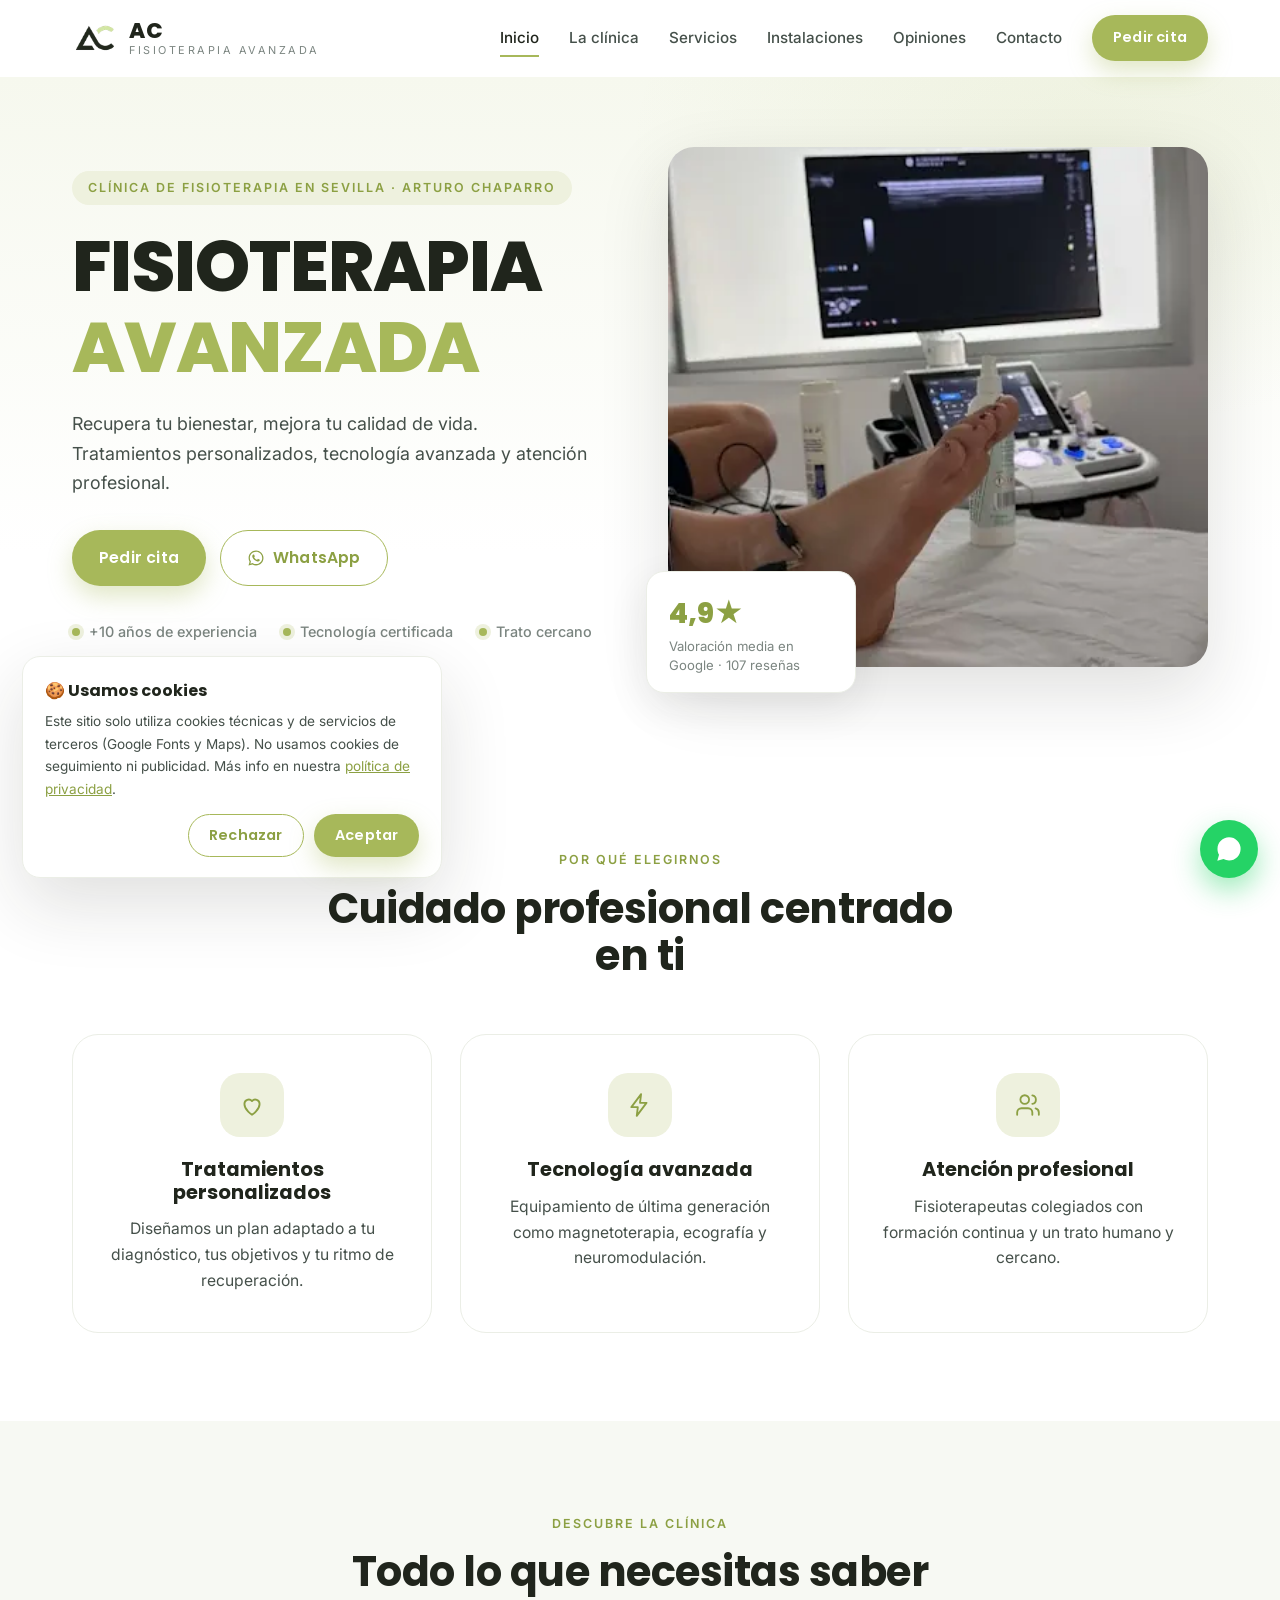
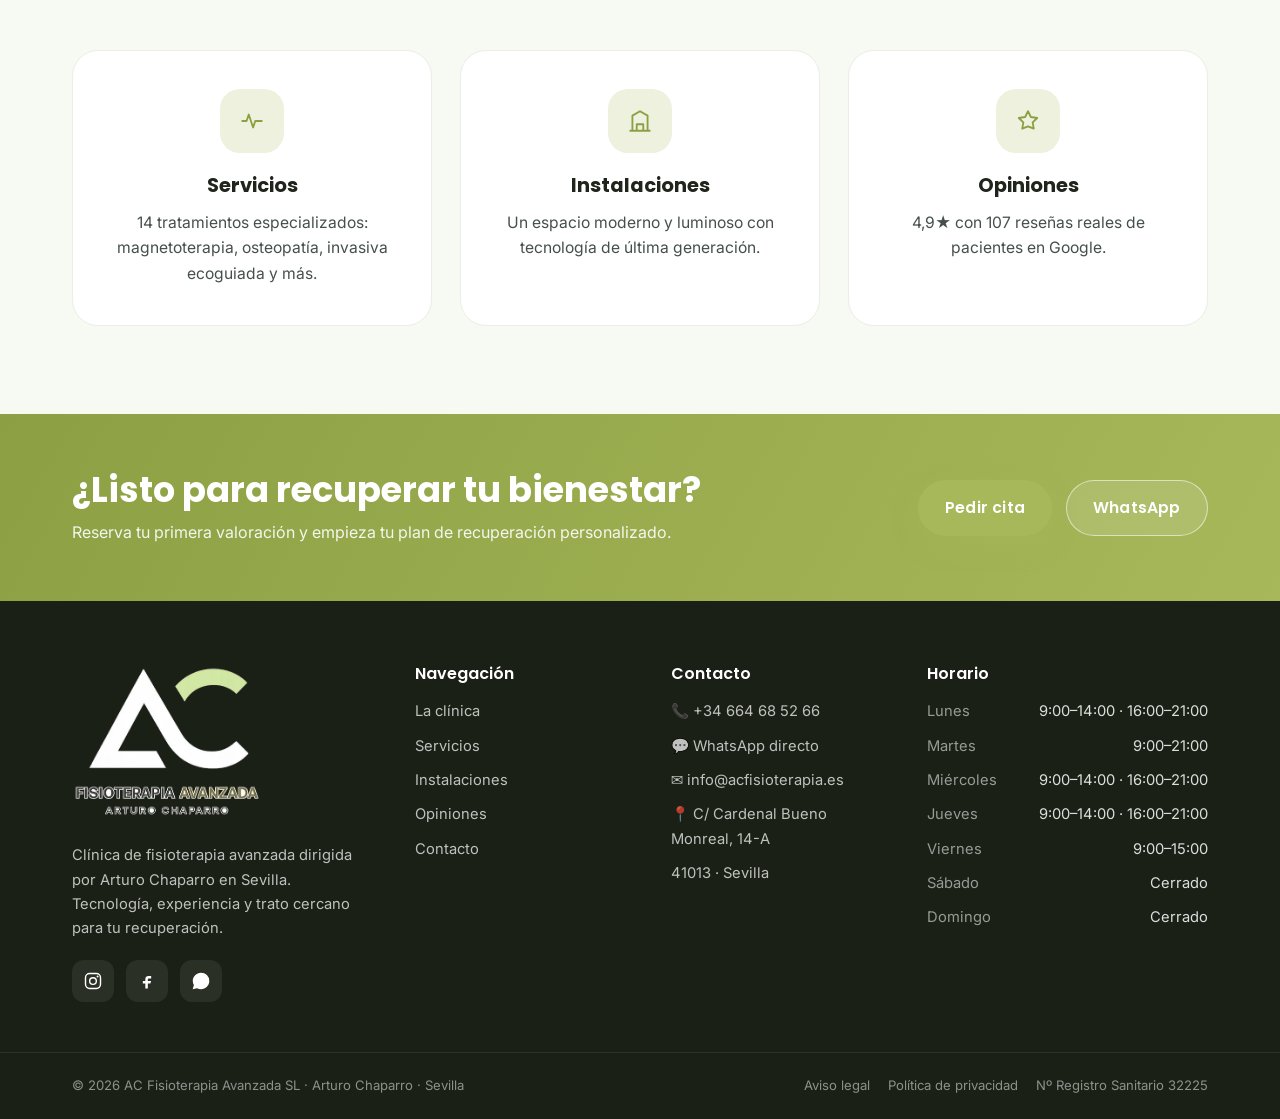
==== index.html @ 0a59218e "Initial commit: sitio web clínica de fisioterapia Co-authored-by: Cursor <cursoragent@cursor.com>" ====
<!DOCTYPE html>
<html lang="es">
<head>
  <meta charset="UTF-8" />
  <meta name="viewport" content="width=device-width, initial-scale=1.0" />
  <meta name="description" content="AC Fisioterapia Avanzada · Arturo Chaparro, Sevilla. Clínica de fisioterapia premium en Cardenal Bueno Monreal: tratamientos personalizados, tecnología avanzada y atención profesional." />
  <title>AC · Fisioterapia Avanzada | Arturo Chaparro · Sevilla</title>

  <link rel="icon" type="image/png" href="assets/favicon.png" />
  <link rel="apple-touch-icon" href="assets/favicon.png" />
  <meta name="theme-color" content="#a7b85a" />
  <link rel="canonical" href="https://www.acfisioterapia.es/index.html" />

  <meta property="og:type" content="website" />
  <meta property="og:site_name" content="AC Fisioterapia Avanzada" />
  <meta property="og:locale" content="es_ES" />
  <meta property="og:url" content="https://www.acfisioterapia.es/index.html" />
  <meta property="og:title" content="AC · Fisioterapia Avanzada | Arturo Chaparro · Sevilla" />
  <meta property="og:description" content="Clínica de fisioterapia premium en Sevilla: tratamientos personalizados, tecnología avanzada y atención profesional. 4,9★ en Google." />
  <meta property="og:image" content="https://www.acfisioterapia.es/assets/logo-ac.png" />
  <meta name="twitter:card" content="summary_large_image" />
  <meta name="twitter:title" content="AC · Fisioterapia Avanzada | Arturo Chaparro · Sevilla" />
  <meta name="twitter:description" content="Clínica de fisioterapia premium en Sevilla: tratamientos personalizados, tecnología avanzada y atención profesional. 4,9★ en Google." />
  <meta name="twitter:image" content="https://www.acfisioterapia.es/assets/logo-ac.png" />

  <script type="application/ld+json">
  {
    "@context": "https://schema.org",
    "@type": "Physiotherapy",
    "@id": "https://www.acfisioterapia.es/#clinic",
    "name": "AC Fisioterapia Avanzada · Arturo Chaparro",
    "url": "https://www.acfisioterapia.es/",
    "image": "https://www.acfisioterapia.es/assets/logo-ac.png",
    "logo": "https://www.acfisioterapia.es/assets/favicon.png",
    "telephone": "+34664685266",
    "email": "info@acfisioterapia.es",
    "priceRange": "€€",
    "currenciesAccepted": "EUR",
    "medicalSpecialty": "Physiotherapy",
    "address": {
      "@type": "PostalAddress",
      "streetAddress": "C/ Cardenal Bueno Monreal, 14-A",
      "addressLocality": "Sevilla",
      "postalCode": "41013",
      "addressRegion": "Sevilla",
      "addressCountry": "ES"
    },
    "geo": {
      "@type": "GeoCoordinates",
      "latitude": 37.3577,
      "longitude": -6.0007
    },
    "areaServed": "Sevilla",
    "openingHoursSpecification": [
      { "@type": "OpeningHoursSpecification", "dayOfWeek": ["Monday", "Wednesday", "Thursday"], "opens": "09:00", "closes": "14:00" },
      { "@type": "OpeningHoursSpecification", "dayOfWeek": ["Monday", "Wednesday", "Thursday"], "opens": "16:00", "closes": "21:00" },
      { "@type": "OpeningHoursSpecification", "dayOfWeek": "Tuesday", "opens": "09:00", "closes": "21:00" },
      { "@type": "OpeningHoursSpecification", "dayOfWeek": "Friday", "opens": "09:00", "closes": "15:00" }
    ],
    "aggregateRating": {
      "@type": "AggregateRating",
      "ratingValue": "4.9",
      "reviewCount": "107",
      "bestRating": "5"
    },
    "sameAs": [
      "https://www.instagram.com/chaparrocastano/"
    ]
  }
  </script>

  <link rel="preconnect" href="https://fonts.googleapis.com" />
  <link rel="preconnect" href="https://fonts.gstatic.com" crossorigin />
  <link href="https://fonts.googleapis.com/css2?family=Poppins:wght@400;500;600;700;800&family=Inter:wght@300;400;500;600&display=swap" rel="stylesheet" />
  <link rel="stylesheet" href="css/styles.css" />
</head>
<body>

  <!-- ===================== HEADER ===================== -->
  <header class="header" id="header">
    <div class="container header__inner">
      <a href="index.html" class="brand" aria-label="AC Fisioterapia Avanzada">
        <img class="brand__logo" src="assets/logo-mono-dark.webp" alt="" aria-hidden="true" />
        <span class="brand__text">
          <strong>AC</strong>
          <span class="brand__sub">Fisioterapia Avanzada</span>
        </span>
      </a>

      <nav class="nav" id="nav">
        <a href="index.html" class="nav__link nav__link--active">Inicio</a>
        <a href="equipo.html" class="nav__link">La clínica</a>
        <a href="servicios.html" class="nav__link">Servicios</a>
        <a href="instalaciones.html" class="nav__link">Instalaciones</a>
        <a href="opiniones.html" class="nav__link">Opiniones</a>
        <a href="contacto.html" class="nav__link">Contacto</a>
        <a href="contacto.html#cita" class="btn btn--primary btn--sm nav__cta">Pedir cita</a>
      </nav>

      <button class="nav-toggle" id="navToggle" aria-label="Abrir menú" aria-expanded="false">
        <span></span><span></span><span></span>
      </button>
    </div>
  </header>

  <!-- ===================== HERO ===================== -->
  <section class="hero" id="inicio">
    <div class="container hero__grid">
      <div class="hero__content reveal">
        <span class="hero__eyebrow">Clínica de fisioterapia en Sevilla · Arturo Chaparro</span>
        <h1 class="hero__title">FISIOTERAPIA <span class="text-accent">AVANZADA</span></h1>
        <p class="hero__subtitle">
          Recupera tu bienestar, mejora tu calidad de vida.
          <br />
          Tratamientos personalizados, tecnología avanzada y atención profesional.
        </p>
        <div class="hero__actions">
          <a href="contacto.html#cita" class="btn btn--primary">Pedir cita</a>
          <a href="https://wa.me/34664685266" target="_blank" rel="noopener" class="btn btn--outline">
            <svg viewBox="0 0 24 24" width="18" height="18" aria-hidden="true"><path fill="currentColor" d="M12.04 2c-5.46 0-9.91 4.45-9.91 9.91 0 1.75.46 3.45 1.32 4.95L2 22l5.25-1.38a9.9 9.9 0 0 0 4.79 1.22h.01c5.46 0 9.91-4.45 9.91-9.91 0-2.65-1.03-5.14-2.9-7.01A9.82 9.82 0 0 0 12.04 2Zm0 18.15c-1.48 0-2.93-.4-4.2-1.15l-.3-.18-3.12.82.83-3.04-.2-.31a8.23 8.23 0 0 1-1.26-4.38c0-4.54 3.7-8.23 8.25-8.23 2.2 0 4.27.86 5.83 2.42a8.18 8.18 0 0 1 2.41 5.82c0 4.54-3.7 8.23-8.24 8.23Zm4.52-6.16c-.25-.12-1.47-.72-1.69-.81-.23-.08-.39-.12-.56.13-.16.25-.64.81-.78.97-.14.17-.29.19-.54.06-.25-.12-1.05-.39-1.99-1.23-.74-.66-1.23-1.47-1.38-1.72-.14-.25-.02-.38.11-.51.11-.11.25-.29.37-.43.13-.14.17-.25.25-.41.08-.17.04-.31-.02-.43-.06-.12-.56-1.34-.76-1.84-.2-.48-.4-.42-.56-.43h-.48c-.16 0-.43.06-.66.31-.22.25-.86.85-.86 2.07 0 1.22.89 2.4 1.01 2.56.12.17 1.75 2.67 4.25 3.74.59.26 1.05.41 1.41.52.59.19 1.13.16 1.56.1.48-.07 1.47-.6 1.68-1.18.21-.58.21-1.07.14-1.18-.06-.1-.22-.16-.47-.28Z"/></svg>
            WhatsApp
          </a>
        </div>
        <ul class="hero__badges">
          <li><span class="dot"></span> +10 años de experiencia</li>
          <li><span class="dot"></span> Tecnología certificada</li>
          <li><span class="dot"></span> Trato cercano</li>
        </ul>
      </div>

      <div class="hero__media reveal reveal--delay">
        <img
          class="hero__img"
          data-img="hero"
          src="assets/tratamiento-hero.webp"
          alt="Tratamiento de fisioterapia invasiva ecoguiada en la clínica"
          loading="eager"
        />
        <div class="hero__card">
          <span class="hero__card-num" data-bind="ratingStar">4,9★</span>
          <span class="hero__card-text">Valoración media en Google · <span data-bind="reviewsCount">107</span> reseñas</span>
        </div>
      </div>
    </div>
  </section>

  <!-- ===================== BENEFICIOS ===================== -->
  <section class="benefits section" id="beneficios">
    <div class="container">
      <div class="section__head reveal">
        <span class="section__eyebrow">Por qué elegirnos</span>
        <h2 class="section__title">Cuidado profesional centrado en ti</h2>
      </div>
      <div class="benefits__grid">
        <article class="benefit reveal">
          <span class="benefit__icon">
            <svg viewBox="0 0 24 24" width="26" height="26"><path fill="none" stroke="currentColor" stroke-width="1.7" stroke-linecap="round" stroke-linejoin="round" d="M12 21s-7-4.35-7-10a4 4 0 0 1 7-2.65A4 4 0 0 1 19 11c0 5.65-7 10-7 10Z"/></svg>
          </span>
          <h3 class="benefit__title">Tratamientos personalizados</h3>
          <p class="benefit__text">Diseñamos un plan adaptado a tu diagnóstico, tus objetivos y tu ritmo de recuperación.</p>
        </article>
        <article class="benefit reveal">
          <span class="benefit__icon">
            <svg viewBox="0 0 24 24" width="26" height="26"><path fill="none" stroke="currentColor" stroke-width="1.7" stroke-linecap="round" stroke-linejoin="round" d="M13 2 4 14h6l-1 8 9-12h-6l1-8Z"/></svg>
          </span>
          <h3 class="benefit__title">Tecnología avanzada</h3>
          <p class="benefit__text">Equipamiento de última generación como magnetoterapia, ecografía y neuromodulación.</p>
        </article>
        <article class="benefit reveal">
          <span class="benefit__icon">
            <svg viewBox="0 0 24 24" width="26" height="26"><path fill="none" stroke="currentColor" stroke-width="1.7" stroke-linecap="round" stroke-linejoin="round" d="M16 21v-2a4 4 0 0 0-4-4H6a4 4 0 0 0-4 4v2M9 11a4 4 0 1 0 0-8 4 4 0 0 0 0 8Zm13 10v-2a4 4 0 0 0-3-3.87M16 3.13A4 4 0 0 1 16 11"/></svg>
          </span>
          <h3 class="benefit__title">Atención profesional</h3>
          <p class="benefit__text">Fisioterapeutas colegiados con formación continua y un trato humano y cercano.</p>
        </article>
      </div>
    </div>
  </section>

  <!-- ===================== ACCESOS RÁPIDOS ===================== -->
  <section class="section section--soft">
    <div class="container">
      <div class="section__head reveal">
        <span class="section__eyebrow">Descubre la clínica</span>
        <h2 class="section__title">Todo lo que necesitas saber</h2>
      </div>
      <div class="benefits__grid">
        <a href="servicios.html" class="benefit reveal" style="text-decoration:none">
          <span class="benefit__icon">
            <svg viewBox="0 0 24 24" width="26" height="26"><path fill="none" stroke="currentColor" stroke-width="1.7" stroke-linecap="round" stroke-linejoin="round" d="M3 12h4l2-6 4 12 2-6h6"/></svg>
          </span>
          <h3 class="benefit__title">Servicios</h3>
          <p class="benefit__text">14 tratamientos especializados: magnetoterapia, osteopatía, invasiva ecoguiada y más.</p>
        </a>
        <a href="instalaciones.html" class="benefit reveal" style="text-decoration:none">
          <span class="benefit__icon">
            <svg viewBox="0 0 24 24" width="26" height="26"><path fill="none" stroke="currentColor" stroke-width="1.7" stroke-linecap="round" stroke-linejoin="round" d="M3 21h18M5 21V7l7-4 7 4v14M9 21v-6h6v6"/></svg>
          </span>
          <h3 class="benefit__title">Instalaciones</h3>
          <p class="benefit__text">Un espacio moderno y luminoso con tecnología de última generación.</p>
        </a>
        <a href="opiniones.html" class="benefit reveal" style="text-decoration:none">
          <span class="benefit__icon">
            <svg viewBox="0 0 24 24" width="26" height="26"><path fill="none" stroke="currentColor" stroke-width="1.7" stroke-linecap="round" stroke-linejoin="round" d="m12 3 2.6 5.3 5.9.9-4.2 4.1 1 5.8L12 16.9 6.7 19.1l1-5.8L3.5 9.2l5.9-.9L12 3Z"/></svg>
          </span>
          <h3 class="benefit__title">Opiniones</h3>
          <p class="benefit__text"><span data-bind="ratingStar">4,9★</span> con <span data-bind="reviewsCount">107</span> reseñas reales de pacientes en Google.</p>
        </a>
      </div>
    </div>
  </section>

  <!-- ===================== CTA ===================== -->
  <section class="cta-band">
    <div class="container cta-band__inner reveal">
      <div>
        <h2 class="cta-band__title">¿Listo para recuperar tu bienestar?</h2>
        <p class="cta-band__text">Reserva tu primera valoración y empieza tu plan de recuperación personalizado.</p>
      </div>
      <div class="cta-band__actions">
        <a href="contacto.html#cita" class="btn btn--primary">Pedir cita</a>
        <a href="https://wa.me/34664685266" target="_blank" rel="noopener" class="btn btn--ghost">WhatsApp</a>
      </div>
    </div>
  </section>

  <footer class="footer">
    <div class="container footer__grid">
      <div class="footer__col footer__brand">
        <a href="index.html" class="footer__logo" aria-label="AC Fisioterapia Avanzada">
          <img src="assets/logo-ac-trim.webp" alt="AC Fisioterapia Avanzada · Arturo Chaparro" />
        </a>
        <p class="footer__about">Clínica de fisioterapia avanzada dirigida por Arturo Chaparro en Sevilla. Tecnología, experiencia y trato cercano para tu recuperación.</p>
        <div class="footer__social">
          <a href="https://www.instagram.com/chaparrocastano/" target="_blank" rel="noopener" aria-label="Instagram" data-social="instagram"><svg viewBox="0 0 24 24" width="20" height="20"><path fill="none" stroke="currentColor" stroke-width="1.7" d="M12 16a4 4 0 1 0 0-8 4 4 0 0 0 0 8Z"/><rect x="3" y="3" width="18" height="18" rx="5" fill="none" stroke="currentColor" stroke-width="1.7"/><circle cx="17.5" cy="6.5" r="1.2" fill="currentColor"/></svg></a>
          <a href="#" aria-label="Facebook"><svg viewBox="0 0 24 24" width="20" height="20"><path fill="currentColor" d="M14 9h3V6h-3a4 4 0 0 0-4 4v2H7v3h3v6h3v-6h3l1-3h-4v-2a1 1 0 0 1 1-1Z"/></svg></a>
          <a href="https://wa.me/34664685266" aria-label="WhatsApp"><svg viewBox="0 0 24 24" width="20" height="20"><path fill="currentColor" d="M12.04 2C6.58 2 2.13 6.45 2.13 11.91c0 1.75.46 3.45 1.32 4.95L2 22l5.25-1.38a9.9 9.9 0 0 0 4.79 1.22c5.46 0 9.91-4.45 9.91-9.91A9.86 9.86 0 0 0 12.04 2Zm4.52 11.99c-.25-.12-1.47-.72-1.69-.81-.23-.08-.39-.12-.56.13-.16.25-.64.81-.78.97-.14.17-.29.19-.54.06-.25-.12-1.05-.39-1.99-1.23-.74-.66-1.23-1.47-1.38-1.72-.14-.25-.02-.38.11-.51.11-.11.25-.29.37-.43.13-.14.17-.25.25-.41.08-.17.04-.31-.02-.43-.06-.12-.56-1.34-.76-1.84-.2-.48-.4-.42-.56-.43h-.48c-.16 0-.43.06-.66.31-.22.25-.86.85-.86 2.07 0 1.22.89 2.4 1.01 2.56.12.17 1.75 2.67 4.25 3.74.59.26 1.05.41 1.41.52.59.19 1.13.16 1.56.1.48-.07 1.47-.6 1.68-1.18.21-.58.21-1.07.14-1.18-.06-.1-.22-.16-.47-.28Z"/></svg></a>
        </div>
      </div>

      <div class="footer__col">
        <h3 class="footer__title">Navegación</h3>
        <ul class="footer__list">
          <li><a href="equipo.html">La clínica</a></li>
          <li><a href="servicios.html">Servicios</a></li>
          <li><a href="instalaciones.html">Instalaciones</a></li>
          <li><a href="opiniones.html">Opiniones</a></li>
          <li><a href="contacto.html">Contacto</a></li>
        </ul>
      </div>

      <div class="footer__col">
        <h3 class="footer__title">Contacto</h3>
        <ul class="footer__list">
          <li><a href="tel:+34664685266">📞 <span data-bind="phoneIntl">+34 664 68 52 66</span></a></li>
          <li><a href="https://wa.me/34664685266" target="_blank" rel="noopener">💬 WhatsApp directo</a></li>
          <li><a href="mailto:info@acfisioterapia.es">✉️ <span data-bind="email">info@acfisioterapia.es</span></a></li>
          <li>📍 <span data-bind="address">C/ Cardenal Bueno Monreal, 14-A</span></li>
          <li><span data-bind="city">41013 · Sevilla</span></li>
        </ul>
      </div>

      <div class="footer__col">
        <h3 class="footer__title">Horario</h3>
        <ul class="footer__list footer__hours" data-bind="hours">
          <li><span>Lunes</span><span>9:00–14:00 · 16:00–21:00</span></li>
          <li><span>Martes</span><span>9:00–21:00</span></li>
          <li><span>Miércoles</span><span>9:00–14:00 · 16:00–21:00</span></li>
          <li><span>Jueves</span><span>9:00–14:00 · 16:00–21:00</span></li>
          <li><span>Viernes</span><span>9:00–15:00</span></li>
          <li><span>Sábado</span><span>Cerrado</span></li>
          <li><span>Domingo</span><span>Cerrado</span></li>
        </ul>
      </div>
    </div>

    <div class="footer__bottom">
      <div class="container footer__bottom-inner">
        <span>© <span id="year"></span> AC Fisioterapia Avanzada SL · Arturo Chaparro · Sevilla</span>
        <span class="footer__legal">
          <a href="aviso-legal.html">Aviso legal</a>
          <a href="privacidad.html">Política de privacidad</a>
          <span>Nº Registro Sanitario 32225</span>
        </span>
      </div>
    </div>
  </footer>

  <a href="https://wa.me/34664685266" class="whatsapp-float" target="_blank" rel="noopener" aria-label="Escríbenos por WhatsApp">
    <svg viewBox="0 0 24 24" width="28" height="28"><path fill="currentColor" d="M12.04 2C6.58 2 2.13 6.45 2.13 11.91c0 1.75.46 3.45 1.32 4.95L2 22l5.25-1.38a9.9 9.9 0 0 0 4.79 1.22c5.46 0 9.91-4.45 9.91-9.91A9.86 9.86 0 0 0 12.04 2Zm4.52 11.99c-.25-.12-1.47-.72-1.69-.81-.23-.08-.39-.12-.56.13-.16.25-.64.81-.78.97-.14.17-.29.19-.54.06-.25-.12-1.05-.39-1.99-1.23-.74-.66-1.23-1.47-1.38-1.72-.14-.25-.02-.38.11-.51.11-.11.25-.29.37-.43.13-.14.17-.25.25-.41.08-.17.04-.31-.02-.43-.06-.12-.56-1.34-.76-1.84-.2-.48-.4-.42-.56-.43h-.48c-.16 0-.43.06-.66.31-.22.25-.86.85-.86 2.07 0 1.22.89 2.4 1.01 2.56.12.17 1.75 2.67 4.25 3.74.59.26 1.05.41 1.41.52.59.19 1.13.16 1.56.1.48-.07 1.47-.6 1.68-1.18.21-.58.21-1.07.14-1.18-.06-.1-.22-.16-.47-.28Z"/></svg>
  </a>

  <div class="cookies" id="cookies" role="dialog" aria-live="polite" aria-label="Aviso de cookies" hidden>
    <div class="cookies__inner">
      <div class="cookies__text">
        <strong>🍪 Usamos cookies</strong>
        <p>Este sitio solo utiliza cookies técnicas y de servicios de terceros (Google Fonts y Maps). No usamos cookies de seguimiento ni publicidad. Más info en nuestra <a href="privacidad.html">política de privacidad</a>.</p>
      </div>
      <div class="cookies__actions">
        <button type="button" class="btn btn--outline btn--sm" id="cookiesReject">Rechazar</button>
        <button type="button" class="btn btn--primary btn--sm" id="cookiesAccept">Aceptar</button>
      </div>
    </div>
  </div>

  <script src="js/site-data.js"></script>
  <script src="js/main.js"></script>
</body>
</html>
---- css/styles.css ----
/* ===================== TOKENS ===================== */
:root {
  --olive: #a7b85a;
  --olive-dark: #8ca043;
  --olive-soft: #eef1de;
  --olive-tint: #f6f8ee;

  --ink: #20251c;
  --text: #45504a;
  --muted: #7b8580;

  --white: #ffffff;
  --bg: #ffffff;
  --bg-soft: #f7f9f3;
  --line: #ebeee6;

  --shadow-sm: 0 4px 16px rgba(32, 37, 28, 0.06);
  --shadow-md: 0 14px 40px rgba(32, 37, 28, 0.09);
  --shadow-lg: 0 26px 70px rgba(32, 37, 28, 0.14);

  --radius: 18px;
  --radius-lg: 26px;
  --radius-pill: 999px;

  --container: 1180px;
  --ease: cubic-bezier(0.22, 1, 0.36, 1);

  --font: "Inter", system-ui, -apple-system, sans-serif;
  --font-display: "Poppins", var(--font);
}

/* ===================== RESET ===================== */
*, *::before, *::after { box-sizing: border-box; }
* { margin: 0; padding: 0; }
html { scroll-behavior: smooth; -webkit-text-size-adjust: 100%; }
body {
  font-family: var(--font);
  color: var(--text);
  background: var(--bg);
  line-height: 1.65;
  font-size: 16px;
  -webkit-font-smoothing: antialiased;
  overflow-x: hidden;
}
img { max-width: 100%; display: block; }
a { color: inherit; text-decoration: none; }
ul { list-style: none; }
h1, h2, h3 { font-family: var(--font-display); color: var(--ink); line-height: 1.15; font-weight: 700; }

.container { width: 100%; max-width: var(--container); margin-inline: auto; padding-inline: 22px; }
.section { padding: 88px 0; }
.section--soft { background: var(--bg-soft); }
.text-accent { color: var(--olive); }

/* ===================== BUTTONS ===================== */
.btn {
  --bg-btn: var(--olive);
  display: inline-flex;
  align-items: center;
  justify-content: center;
  gap: 8px;
  font-family: var(--font-display);
  font-weight: 600;
  font-size: .98rem;
  letter-spacing: .2px;
  padding: 14px 26px;
  border-radius: var(--radius-pill);
  border: 1.6px solid transparent;
  cursor: pointer;
  transition: transform .35s var(--ease), box-shadow .35s var(--ease), background .3s var(--ease), color .3s var(--ease);
  will-change: transform;
}
.btn--sm { padding: 10px 20px; font-size: .9rem; }
.btn--primary {
  background: var(--olive);
  color: #fff;
  box-shadow: 0 10px 24px rgba(167, 184, 90, 0.35);
}
.btn--primary:hover { background: var(--olive-dark); transform: translateY(-3px); box-shadow: 0 16px 32px rgba(167, 184, 90, 0.45); }
.btn--outline {
  background: var(--white);
  color: var(--olive-dark);
  border-color: var(--olive);
}
.btn--outline:hover { background: var(--olive-tint); transform: translateY(-3px); box-shadow: var(--shadow-sm); }
.btn--ghost {
  background: rgba(255,255,255,.12);
  color: #fff;
  border-color: rgba(255,255,255,.55);
}
.btn--ghost:hover { background: #fff; color: var(--olive-dark); transform: translateY(-3px); }

/* ===================== HEADER ===================== */
.header {
  position: sticky;
  top: 0;
  z-index: 100;
  background: rgba(255,255,255,.85);
  backdrop-filter: saturate(180%) blur(12px);
  border-bottom: 1px solid transparent;
  transition: box-shadow .35s var(--ease), border-color .35s var(--ease);
}
.header.is-scrolled { box-shadow: var(--shadow-sm); border-color: var(--line); }
.header__inner { display: flex; align-items: center; justify-content: space-between; height: 76px; }

.brand { display: flex; align-items: center; gap: 11px; color: var(--ink); }
.brand__logo { width: 46px; height: 46px; object-fit: contain; }
.brand__text { display: flex; flex-direction: column; line-height: 1; }
.brand__text strong { font-family: var(--font-display); font-weight: 800; font-size: 1.35rem; letter-spacing: 1px; }
.brand__sub { font-size: .68rem; letter-spacing: 2.5px; text-transform: uppercase; color: var(--muted); margin-top: 3px; }

.nav { display: flex; align-items: center; gap: 30px; }
.nav__link { font-size: .95rem; font-weight: 500; color: var(--text); position: relative; transition: color .25s; }
.nav__link::after {
  content: ""; position: absolute; left: 0; bottom: -6px; height: 2px; width: 0;
  background: var(--olive); transition: width .3s var(--ease);
}
.nav__link:hover { color: var(--ink); }
.nav__link:hover::after { width: 100%; }
.nav__link--active { color: var(--ink); }
.nav__link--active::after { width: 100%; }
.nav__cta { color: #fff; }

/* Cabecera de página interior (debajo del header sticky) */
.page-hero {
  background: linear-gradient(180deg, var(--olive-tint), #fff);
  padding: 56px 0 30px;
  text-align: center;
  border-bottom: 1px solid var(--line);
}
.page-hero__eyebrow {
  display: inline-block; font-size: .78rem; letter-spacing: 2px; text-transform: uppercase;
  color: var(--olive-dark); font-weight: 600; margin-bottom: 12px;
}
.page-hero h1 { font-size: clamp(2rem, 4.4vw, 3rem); letter-spacing: -.5px; }
.page-hero p { color: var(--text); margin-top: 12px; max-width: 620px; margin-inline: auto; }
.breadcrumb { font-size: .82rem; color: var(--muted); margin-top: 16px; }
.breadcrumb a { color: var(--olive-dark); }

.nav-toggle {
  display: none; flex-direction: column; gap: 5px; background: none; border: 0;
  cursor: pointer; padding: 8px;
}
.nav-toggle span { width: 26px; height: 2.5px; background: var(--ink); border-radius: 3px; transition: transform .3s var(--ease), opacity .3s; }
.nav-toggle.is-open span:nth-child(1) { transform: translateY(7.5px) rotate(45deg); }
.nav-toggle.is-open span:nth-child(2) { opacity: 0; }
.nav-toggle.is-open span:nth-child(3) { transform: translateY(-7.5px) rotate(-45deg); }

/* ===================== HERO ===================== */
.hero {
  position: relative;
  padding: 70px 0 90px;
  background:
    radial-gradient(60% 70% at 85% 10%, rgba(167,184,90,.10), transparent 60%),
    linear-gradient(180deg, var(--olive-tint), #fff 70%);
  overflow: hidden;
}
.hero__grid {
  display: grid;
  grid-template-columns: 1fr 1fr;
  gap: 56px;
  align-items: center;
}
.hero__eyebrow {
  display: inline-block;
  font-size: .78rem; letter-spacing: 2px; text-transform: uppercase;
  color: var(--olive-dark); font-weight: 600;
  background: var(--olive-soft); padding: 7px 16px; border-radius: var(--radius-pill);
  margin-bottom: 22px;
}
.hero__title {
  font-size: clamp(2.6rem, 5.5vw, 4.4rem);
  font-weight: 800;
  letter-spacing: -1px;
  margin-bottom: 20px;
}
.hero__subtitle { font-size: 1.12rem; color: var(--text); max-width: 520px; margin-bottom: 32px; }
.hero__actions { display: flex; flex-wrap: wrap; gap: 14px; margin-bottom: 34px; }
.hero__badges { display: flex; flex-wrap: wrap; gap: 18px 26px; }
.hero__badges li { display: flex; align-items: center; gap: 9px; font-size: .9rem; color: var(--muted); font-weight: 500; }
.hero__badges .dot { width: 8px; height: 8px; border-radius: 50%; background: var(--olive); box-shadow: 0 0 0 4px var(--olive-soft); }

.hero__media { position: relative; }
.hero__img {
  width: 100%;
  height: 520px;
  object-fit: cover;
  border-radius: var(--radius-lg);
  box-shadow: var(--shadow-lg);
}
.hero__card {
  position: absolute;
  left: -22px; bottom: -26px;
  background: #fff;
  padding: 18px 22px;
  border-radius: var(--radius);
  box-shadow: var(--shadow-md);
  display: flex; flex-direction: column;
  max-width: 210px;
  border: 1px solid var(--line);
}
.hero__card-num { font-family: var(--font-display); font-weight: 800; font-size: 1.8rem; color: var(--olive-dark); }
.hero__card-text { font-size: .82rem; color: var(--muted); line-height: 1.4; }

/* ===================== SECTION HEAD ===================== */
.section__head { max-width: 660px; margin: 0 auto 54px; text-align: center; }
.section__eyebrow {
  display: inline-block; font-size: .78rem; letter-spacing: 2px; text-transform: uppercase;
  color: var(--olive-dark); font-weight: 600; margin-bottom: 14px;
}
.section__title { font-size: clamp(1.9rem, 3.6vw, 2.6rem); letter-spacing: -.5px; }
.section__lead { margin-top: 16px; color: var(--text); font-size: 1.05rem; }

/* ===================== BENEFITS ===================== */
.benefits__grid { display: grid; grid-template-columns: repeat(3, 1fr); gap: 28px; }
.benefit {
  background: #fff;
  border: 1px solid var(--line);
  border-radius: var(--radius-lg);
  padding: 38px 32px;
  text-align: center;
  transition: transform .4s var(--ease), box-shadow .4s var(--ease), border-color .4s;
}
.benefit:hover { transform: translateY(-8px); box-shadow: var(--shadow-md); border-color: transparent; }
.benefit__icon {
  width: 64px; height: 64px; margin: 0 auto 22px;
  display: grid; place-items: center;
  background: var(--olive-soft); color: var(--olive-dark);
  border-radius: 20px;
  transition: transform .4s var(--ease), background .3s;
}
.benefit:hover .benefit__icon { transform: scale(1.08) rotate(-4deg); background: var(--olive); color: #fff; }
.benefit__title { font-size: 1.22rem; margin-bottom: 12px; }
.benefit__text { color: var(--text); font-size: .98rem; }

/* ===================== ABOUT ===================== */
.about__grid {
  display: grid;
  grid-template-columns: 0.9fr 1.1fr;
  gap: 56px;
  align-items: center;
}
.about__media { position: relative; }
.about__media img {
  width: 100%;
  height: 540px;
  object-fit: cover;
  border-radius: var(--radius-lg);
  box-shadow: var(--shadow-lg);
}
.about__badge {
  position: absolute;
  right: -20px; bottom: -24px;
  background: var(--olive);
  color: #fff;
  padding: 18px 24px;
  border-radius: var(--radius);
  box-shadow: var(--shadow-md);
  display: flex; flex-direction: column;
  max-width: 180px;
}
.about__badge-num { font-family: var(--font-display); font-weight: 800; font-size: 2rem; line-height: 1; }
.about__badge-text { font-size: .82rem; opacity: .92; margin-top: 6px; }

.about__content .section__eyebrow { margin-bottom: 12px; }
.about__content .section__title { text-align: left; }
.about__text { margin-top: 18px; color: var(--text); font-size: 1.02rem; }
.about__list { margin: 24px 0 6px; display: grid; grid-template-columns: 1fr 1fr; gap: 12px 20px; }
.about__list li { display: flex; align-items: center; gap: 10px; font-size: .96rem; color: var(--ink); font-weight: 500; }
.about__check {
  width: 24px; height: 24px; flex-shrink: 0;
  display: grid; place-items: center;
  background: var(--olive-soft); color: var(--olive-dark);
  border-radius: 50%; font-size: .8rem; font-weight: 700;
}
.about__stats {
  display: flex; flex-wrap: wrap; gap: 28px;
  margin: 28px 0;
  padding: 22px 0;
  border-top: 1px solid var(--line);
  border-bottom: 1px solid var(--line);
}
.about__stat { display: flex; flex-direction: column; }
.about__stat-num { font-family: var(--font-display); font-weight: 800; font-size: 1.7rem; color: var(--olive-dark); line-height: 1; }
.about__stat-label { font-size: .82rem; color: var(--muted); margin-top: 6px; }

/* ===================== TEAM ===================== */
.team__grid {
  display: grid;
  grid-template-columns: repeat(2, 1fr);
  gap: 28px;
  max-width: 860px;
  margin: 0 auto;
}
.team-card {
  background: #fff;
  border: 1px solid var(--line);
  border-radius: var(--radius-lg);
  padding: 38px 34px;
  text-align: center;
  display: flex; flex-direction: column; align-items: center;
  transition: transform .4s var(--ease), box-shadow .4s var(--ease), border-color .4s;
}
.team-card:hover { transform: translateY(-8px); box-shadow: var(--shadow-md); border-color: transparent; }
.team-card__avatar {
  width: 92px; height: 92px; border-radius: 50%;
  display: grid; place-items: center;
  background: linear-gradient(135deg, var(--olive), var(--olive-dark));
  color: #fff;
  margin-bottom: 20px;
  box-shadow: 0 10px 24px rgba(167, 184, 90, 0.4);
}
.team-card__avatar span { font-family: var(--font-display); font-weight: 800; font-size: 2.4rem; line-height: 1; }
.team-card__name { font-size: 1.35rem; margin-bottom: 4px; }
.team-card__role { font-size: .85rem; color: var(--olive-dark); font-weight: 600; letter-spacing: .3px; }
.team-card__bio { margin: 16px 0 20px; color: var(--text); font-size: .96rem; }
.team-card__tags { display: flex; flex-wrap: wrap; justify-content: center; gap: 8px; margin-top: auto; }
.team-card__tags li {
  font-size: .78rem; font-weight: 500;
  color: var(--olive-dark);
  background: var(--olive-soft);
  padding: 6px 14px; border-radius: var(--radius-pill);
}

/* ===================== SERVICES ===================== */
.services__grid {
  display: grid;
  grid-template-columns: repeat(3, 1fr);
  gap: 22px;
}
.service-card {
  background: #fff;
  border: 1px solid var(--line);
  border-radius: var(--radius);
  padding: 26px 24px;
  position: relative;
  overflow: hidden;
  transition: transform .4s var(--ease), box-shadow .4s var(--ease), border-color .4s;
}
.service-card::before {
  content: ""; position: absolute; left: 0; top: 0; height: 100%; width: 4px;
  background: var(--olive); transform: scaleY(0); transform-origin: top; transition: transform .4s var(--ease);
}
.service-card:hover { transform: translateY(-6px); box-shadow: var(--shadow-md); border-color: transparent; }
.service-card:hover::before { transform: scaleY(1); }
.service-card__icon {
  width: 46px; height: 46px; border-radius: 13px;
  background: var(--olive-tint); color: var(--olive-dark);
  display: grid; place-items: center; margin-bottom: 16px;
  transition: background .3s, color .3s;
}
.service-card:hover .service-card__icon { background: var(--olive); color: #fff; }
.service-card__title { font-size: 1.08rem; margin-bottom: 8px; font-family: var(--font-display); font-weight: 600; color: var(--ink); }
.service-card__text { font-size: .92rem; color: var(--muted); }

/* ===================== FACILITIES / GALLERY ===================== */
.gallery {
  display: grid;
  grid-template-columns: repeat(4, 1fr);
  grid-auto-rows: 220px;
  gap: 18px;
}
.gallery__item {
  position: relative;
  border-radius: var(--radius);
  overflow: hidden;
  box-shadow: var(--shadow-sm);
}
.gallery__item img { width: 100%; height: 100%; object-fit: cover; transition: transform .8s var(--ease); }
.gallery__item:hover img { transform: scale(1.07); }
.gallery__item--lg { grid-row: span 2; }
.gallery__item--wide { grid-column: span 2; }
.gallery__item figcaption {
  position: absolute; left: 16px; bottom: 14px;
  color: #fff; font-family: var(--font-display); font-weight: 600; font-size: .95rem;
  z-index: 2;
}
.gallery__item::after {
  content: ""; position: absolute; inset: 0;
  background: linear-gradient(180deg, transparent 45%, rgba(20,24,16,.6));
  opacity: .85; transition: opacity .4s;
}
.gallery__item:hover::after { opacity: 1; }

/* ===================== REVIEWS ===================== */
.reviews__summary {
  display: flex; align-items: center; justify-content: center;
  flex-wrap: wrap; gap: 18px 40px;
  margin-bottom: 46px;
}
.reviews__score { display: flex; align-items: center; gap: 14px; }
.reviews__num { font-family: var(--font-display); font-weight: 800; font-size: 2.6rem; color: var(--ink); line-height: 1; }
.reviews__stars { color: #f5b301; font-size: 1.5rem; letter-spacing: 2px; }
.reviews__count { color: var(--muted); font-size: .95rem; }
.reviews__google { display: flex; align-items: center; gap: 10px; font-size: .92rem; color: var(--text); font-weight: 500; }

.reviews__grid {
  display: grid;
  grid-template-columns: repeat(3, 1fr);
  gap: 24px;
}
.review {
  background: #fff;
  border: 1px solid var(--line);
  border-radius: var(--radius-lg);
  padding: 28px 26px;
  display: flex; flex-direction: column; gap: 14px;
  transition: transform .4s var(--ease), box-shadow .4s var(--ease), border-color .4s;
}
.review:hover { transform: translateY(-6px); box-shadow: var(--shadow-md); border-color: transparent; }
.review__stars { color: #f5b301; letter-spacing: 2px; font-size: 1.05rem; }
.review__text { color: var(--text); font-size: .96rem; font-style: italic; flex-grow: 1; }
.review__author { display: flex; align-items: center; gap: 12px; }
.review__avatar {
  width: 42px; height: 42px; border-radius: 50%;
  display: grid; place-items: center;
  background: var(--olive-soft); color: var(--olive-dark);
  font-family: var(--font-display); font-weight: 700;
}
.review__author strong { display: block; color: var(--ink); font-size: .95rem; }
.review__author span { font-size: .8rem; color: var(--muted); }
.reviews__cta { text-align: center; margin-top: 40px; }

/* ===================== FAQ ===================== */
.faq__list { max-width: 800px; margin: 0 auto; display: flex; flex-direction: column; gap: 14px; }
.faq__item {
  background: #fff;
  border: 1px solid var(--line);
  border-radius: var(--radius);
  padding: 4px 22px;
  transition: box-shadow .35s var(--ease), border-color .35s;
}
.faq__item[open] { box-shadow: var(--shadow-sm); border-color: transparent; }
.faq__item summary {
  list-style: none;
  cursor: pointer;
  font-family: var(--font-display);
  font-weight: 600;
  color: var(--ink);
  font-size: 1.05rem;
  padding: 18px 36px 18px 0;
  position: relative;
}
.faq__item summary::-webkit-details-marker { display: none; }
.faq__item summary::after {
  content: "+";
  position: absolute; right: 0; top: 50%; transform: translateY(-50%);
  font-size: 1.5rem; font-weight: 400; color: var(--olive-dark);
  transition: transform .3s var(--ease);
}
.faq__item[open] summary::after { transform: translateY(-50%) rotate(45deg); }
.faq__answer { padding: 0 0 20px; color: var(--text); font-size: .98rem; }
.faq__answer p { max-width: 680px; }

/* ===================== BOOKING ===================== */
.booking__grid {
  display: grid;
  grid-template-columns: 1fr 1.05fr;
  gap: 56px;
  align-items: center;
}
.booking__intro .section__eyebrow { display: block; }
.booking__intro .section__title { text-align: left; }
.booking__text { margin-top: 16px; color: var(--text); font-size: 1.04rem; }
.booking__contact { margin-top: 28px; display: flex; flex-direction: column; gap: 14px; }
.booking__contact li { display: flex; align-items: center; gap: 14px; }
.booking__ic {
  width: 46px; height: 46px; flex-shrink: 0;
  display: grid; place-items: center;
  background: var(--olive-soft); border-radius: 14px; font-size: 1.2rem;
}
.booking__contact a { display: flex; flex-direction: column; line-height: 1.35; }
.booking__contact a strong { color: var(--ink); font-size: 1.02rem; }
.booking__contact a span { color: var(--muted); font-size: .85rem; }
.booking__contact a:hover strong { color: var(--olive-dark); }

.booking__form {
  background: #fff;
  border: 1px solid var(--line);
  border-radius: var(--radius-lg);
  padding: 34px 32px;
  box-shadow: var(--shadow-md);
  display: flex; flex-direction: column; gap: 16px;
}
.field { display: flex; flex-direction: column; gap: 7px; }
.field label { font-size: .85rem; font-weight: 600; color: var(--ink); }
.field input, .field select, .field textarea {
  width: 100%;
  font-family: var(--font);
  font-size: .98rem;
  color: var(--ink);
  background: var(--bg-soft);
  border: 1.5px solid var(--line);
  border-radius: 12px;
  padding: 13px 15px;
  transition: border-color .25s, box-shadow .25s, background .25s;
}
.field textarea { resize: vertical; min-height: 84px; }
.field input:focus, .field select:focus, .field textarea:focus {
  outline: none;
  border-color: var(--olive);
  background: #fff;
  box-shadow: 0 0 0 4px var(--olive-soft);
}
.field input.invalid, .field select.invalid { border-color: #e0584f; box-shadow: 0 0 0 4px rgba(224,88,79,.12); }
.booking__submit { width: 100%; margin-top: 4px; }
.booking__note { font-size: .78rem; color: var(--muted); text-align: center; }

/* ===================== CTA BAND ===================== */
.cta-band {
  background: linear-gradient(120deg, var(--olive-dark), var(--olive));
  color: #fff;
}
.cta-band__inner {
  display: flex; align-items: center; justify-content: space-between; gap: 30px;
  padding: 56px 22px;
  flex-wrap: wrap;
}
.cta-band__title { color: #fff; font-size: clamp(1.6rem, 3vw, 2.2rem); }
.cta-band__text { color: rgba(255,255,255,.9); margin-top: 8px; }
.cta-band__actions { display: flex; gap: 14px; flex-wrap: wrap; }

/* ===================== FOOTER ===================== */
.footer { background: #1b2016; color: rgba(255,255,255,.72); padding-top: 64px; }
.footer__grid {
  display: grid;
  grid-template-columns: 1.4fr 1fr 1fr 1.3fr;
  gap: 40px;
  padding-bottom: 50px;
}
.footer__logo { display: inline-block; }
.footer__logo img { width: 190px; max-width: 100%; height: auto; }
.footer__about { margin-top: 18px; font-size: .92rem; max-width: 300px; }
.footer__social { display: flex; gap: 12px; margin-top: 20px; }
.footer__social a {
  width: 42px; height: 42px; border-radius: 12px;
  display: grid; place-items: center;
  background: rgba(255,255,255,.07); color: #fff;
  transition: background .3s var(--ease), transform .3s var(--ease);
}
.footer__social a:hover { background: var(--olive); transform: translateY(-3px); }
.footer__title { color: #fff; font-size: 1rem; margin-bottom: 16px; font-family: var(--font-display); font-weight: 600; }
.footer__title--mt { margin-top: 26px; }
.footer__list li { margin-bottom: 10px; font-size: .92rem; }
.footer__list a { transition: color .25s; }
.footer__list a:hover { color: var(--olive); }
.footer__hours li { display: flex; justify-content: space-between; gap: 14px; }
.footer__hours li span:first-child { color: rgba(255,255,255,.55); }
.footer__hours li span:last-child { color: rgba(255,255,255,.85); text-align: right; }
.footer__map iframe { width: 100%; height: 180px; border: 0; border-radius: var(--radius); filter: grayscale(.2); }
.map-embed { border-radius: var(--radius); overflow: hidden; box-shadow: var(--shadow-md); }
.map-embed iframe { width: 100%; height: 420px; border: 0; display: block; }
.footer__bottom { border-top: 1px solid rgba(255,255,255,.08); padding: 22px 0; }
.footer__bottom-inner { display: flex; justify-content: space-between; gap: 12px; font-size: .82rem; color: rgba(255,255,255,.5); flex-wrap: wrap; }

/* ===================== LEGAL PAGES ===================== */
.legal-hero {
  background: linear-gradient(180deg, var(--olive-tint), #fff);
  padding: 64px 0 40px;
  border-bottom: 1px solid var(--line);
}
.legal-hero h1 { font-size: clamp(2rem, 4vw, 2.8rem); letter-spacing: -.5px; }
.legal-hero p { color: var(--muted); margin-top: 10px; }
.legal { padding: 56px 0 80px; }
.legal__content { max-width: 800px; margin: 0 auto; }
.legal__content h2 {
  font-size: 1.3rem; margin: 38px 0 12px; color: var(--ink);
  font-family: var(--font-display); font-weight: 700;
}
.legal__content h2:first-child { margin-top: 0; }
.legal__content p, .legal__content li { color: var(--text); font-size: .99rem; margin-bottom: 12px; }
.legal__content ul { padding-left: 22px; list-style: disc; margin-bottom: 12px; }
.legal__content a { color: var(--olive-dark); text-decoration: underline; }
.legal__content strong { color: var(--ink); }
.legal__back { display: inline-flex; align-items: center; gap: 8px; margin-top: 40px; font-weight: 600; color: var(--olive-dark); }
.legal__data {
  background: var(--bg-soft);
  border: 1px solid var(--line);
  border-radius: var(--radius);
  padding: 22px 24px;
  margin: 8px 0 12px;
}
.legal__data p { margin-bottom: 6px; }
.footer__legal { display: flex; flex-wrap: wrap; gap: 6px 18px; }
.footer__legal a { color: rgba(255,255,255,.5); }
.footer__legal a:hover { color: var(--olive); }

/* ===================== WHATSAPP FLOAT ===================== */
.whatsapp-float {
  position: fixed; right: 22px; bottom: 22px; z-index: 200;
  width: 58px; height: 58px; border-radius: 50%;
  background: #25d366; color: #fff;
  display: grid; place-items: center;
  box-shadow: 0 12px 28px rgba(37, 211, 102, .45);
  transition: transform .35s var(--ease);
  animation: pulse 2.6s infinite;
}
.whatsapp-float:hover { transform: scale(1.1); }
@keyframes pulse {
  0% { box-shadow: 0 12px 28px rgba(37,211,102,.45), 0 0 0 0 rgba(37,211,102,.5); }
  70% { box-shadow: 0 12px 28px rgba(37,211,102,.45), 0 0 0 16px rgba(37,211,102,0); }
  100% { box-shadow: 0 12px 28px rgba(37,211,102,.45), 0 0 0 0 rgba(37,211,102,0); }
}

/* ===================== COOKIES ===================== */
.cookies {
  position: fixed;
  left: 22px; bottom: 22px;
  z-index: 300;
  max-width: 420px;
  background: #fff;
  border: 1px solid var(--line);
  border-radius: var(--radius);
  box-shadow: var(--shadow-lg);
  padding: 20px 22px;
  transform: translateY(140%);
  opacity: 0;
  transition: transform .5s var(--ease), opacity .5s var(--ease);
}
.cookies.is-visible { transform: translateY(0); opacity: 1; }
.cookies__text strong { font-family: var(--font-display); font-size: 1rem; color: var(--ink); }
.cookies__text p { font-size: .85rem; color: var(--text); margin-top: 6px; }
.cookies__text a { color: var(--olive-dark); text-decoration: underline; }
.cookies__actions { display: flex; gap: 10px; margin-top: 14px; justify-content: flex-end; }

/* ===================== SCROLL REVEAL ===================== */
.reveal { opacity: 0; transform: translateY(34px); transition: opacity .8s var(--ease), transform .8s var(--ease); }
.reveal.is-visible { opacity: 1; transform: none; }
.reveal--delay { transition-delay: .15s; }
@media (prefers-reduced-motion: reduce) {
  .reveal { opacity: 1; transform: none; transition: none; }
  html { scroll-behavior: auto; }
  .whatsapp-float { animation: none; }
}

/* ===================== RESPONSIVE ===================== */
/* --- Tablet horizontal / pantallas medianas --- */
@media (max-width: 1100px) {
  .container { padding-inline: 26px; }
  .section { padding: 76px 0; }
  .hero { padding: 60px 0 78px; }
  .hero__grid { gap: 40px; }
  .hero__img { height: 460px; }
  .about__grid { gap: 44px; }
  .about__media img { height: 480px; }
  .booking__grid { gap: 44px; }
  .services__grid { gap: 18px; }
}

@media (max-width: 980px) {
  .section { padding: 68px 0; }
  .section__head { margin-bottom: 42px; }
  .footer__grid { grid-template-columns: 1fr 1fr; gap: 32px 40px; }
  .footer__map { grid-column: span 2; }
  .map-embed iframe { height: 360px; }
  .services__grid { grid-template-columns: repeat(2, 1fr); }
  .reviews__grid { grid-template-columns: repeat(2, 1fr); }
}

@media (max-width: 860px) {
  .nav {
    position: fixed; inset: 76px 0 auto 0;
    flex-direction: column; align-items: stretch; gap: 0;
    background: #fff; padding: 14px 22px 26px;
    box-shadow: var(--shadow-md);
    transform: translateY(-130%); transition: transform .4s var(--ease);
    border-top: 1px solid var(--line);
    max-height: calc(100vh - 76px);
    overflow-y: auto;
  }
  .nav.is-open { transform: translateY(0); }
  .nav__link { padding: 15px 4px; border-bottom: 1px solid var(--line); font-size: 1.02rem; }
  .nav__link::after { display: none; }
  .nav__cta { margin-top: 16px; text-align: center; padding: 14px 20px; font-size: .98rem; }
  .nav-toggle { display: flex; }

  .page-hero { padding: 44px 0 26px; }
  .booking__grid { grid-template-columns: 1fr; gap: 40px; }
  .booking__intro .section__title, .booking__intro .section__eyebrow { text-align: center; }
  .booking__contact { max-width: 420px; margin-inline: auto; }

  .about__grid { grid-template-columns: 1fr; gap: 60px; }
  .about__content .section__title { text-align: center; }
  .about__content .section__eyebrow { display: block; text-align: center; }
  .about__content .btn { display: block; margin-inline: auto; width: max-content; }
  .about__media { max-width: 520px; margin: 0 auto; }
  .about__media img { height: 420px; }

  .hero__grid { grid-template-columns: 1fr; gap: 56px; }
  .hero__content { text-align: center; }
  .hero__subtitle { margin-inline: auto; }
  .hero__actions, .hero__badges { justify-content: center; }
  .hero__media { max-width: 540px; margin: 0 auto; width: 100%; }
  .hero__img { height: 400px; }
  .hero__card { left: 14px; }

  .benefits__grid, .services__grid { grid-template-columns: 1fr 1fr; }
  .reviews__grid { grid-template-columns: 1fr 1fr; }

  .gallery { grid-template-columns: 1fr 1fr; grid-auto-rows: 180px; }
  .gallery__item--lg { grid-row: span 1; }
  .gallery__item--wide { grid-column: span 2; }
}

@media (max-width: 560px) {
  .container { padding-inline: 18px; }
  .section { padding: 56px 0; }
  .section__head { margin-bottom: 36px; }
  .page-hero { padding: 36px 0 24px; }
  .page-hero p { font-size: .96rem; }

  .benefits__grid, .services__grid, .reviews__grid, .team__grid { grid-template-columns: 1fr; }
  .benefit { padding: 32px 24px; }

  .footer { padding-top: 52px; }
  .footer__grid { grid-template-columns: 1fr; gap: 36px; text-align: center; }
  .footer__map { grid-column: span 1; }
  .footer__brand { display: flex; flex-direction: column; align-items: center; }
  .footer__about { max-width: 360px; }
  .footer__social { justify-content: center; }
  .footer__hours li { max-width: 320px; margin-inline: auto; width: 100%; }
  .footer__bottom-inner { justify-content: center; text-align: center; }
  .footer__legal { justify-content: center; }
  .map-embed iframe { height: 300px; }

  .hero { padding: 44px 0 60px; }
  .hero__eyebrow { margin-bottom: 18px; }
  .hero__subtitle { font-size: 1.02rem; margin-bottom: 26px; }
  .hero__img { height: 320px; }
  .hero__card { display: none; }

  .cookies { left: 12px; right: 12px; bottom: 12px; max-width: none; padding: 18px 18px; }
  .cookies__actions { justify-content: stretch; }
  .cookies__actions .btn { flex: 1; }

  .about__list { grid-template-columns: 1fr; }
  .about__media img { height: 360px; }
  .about__badge { right: 12px; bottom: -18px; padding: 14px 18px; }
  .about__badge-num { font-size: 1.6rem; }
  .about__stats { gap: 18px 24px; justify-content: space-between; }
  .about__stat-num { font-size: 1.45rem; }

  .booking__form { padding: 26px 22px; }
  .booking__contact li { justify-content: flex-start; text-align: left; }

  .cta-band__inner { flex-direction: column; text-align: center; align-items: center; padding: 48px 18px; }
  .cta-band__actions { justify-content: center; width: 100%; }

  .whatsapp-float { right: 16px; bottom: 16px; width: 52px; height: 52px; }
}

@media (max-width: 400px) {
  .brand__logo { width: 40px; height: 40px; }
  .brand__text strong { font-size: 1.2rem; }
  .brand__sub { font-size: .62rem; letter-spacing: 2px; }
  .hero__title { font-size: 2.3rem; }
  .hero__img { height: 270px; }

  .hero__actions, .cta-band__actions { flex-direction: column; align-items: stretch; }
  .hero__actions .btn, .cta-band__actions .btn { width: 100%; }
  .hero__badges { gap: 12px 18px; }

  .reviews__num { font-size: 2.1rem; }
  .reviews__summary { gap: 14px 24px; }
  .gallery { grid-template-columns: 1fr; grid-auto-rows: 200px; }
  .gallery__item--wide { grid-column: span 1; }
}
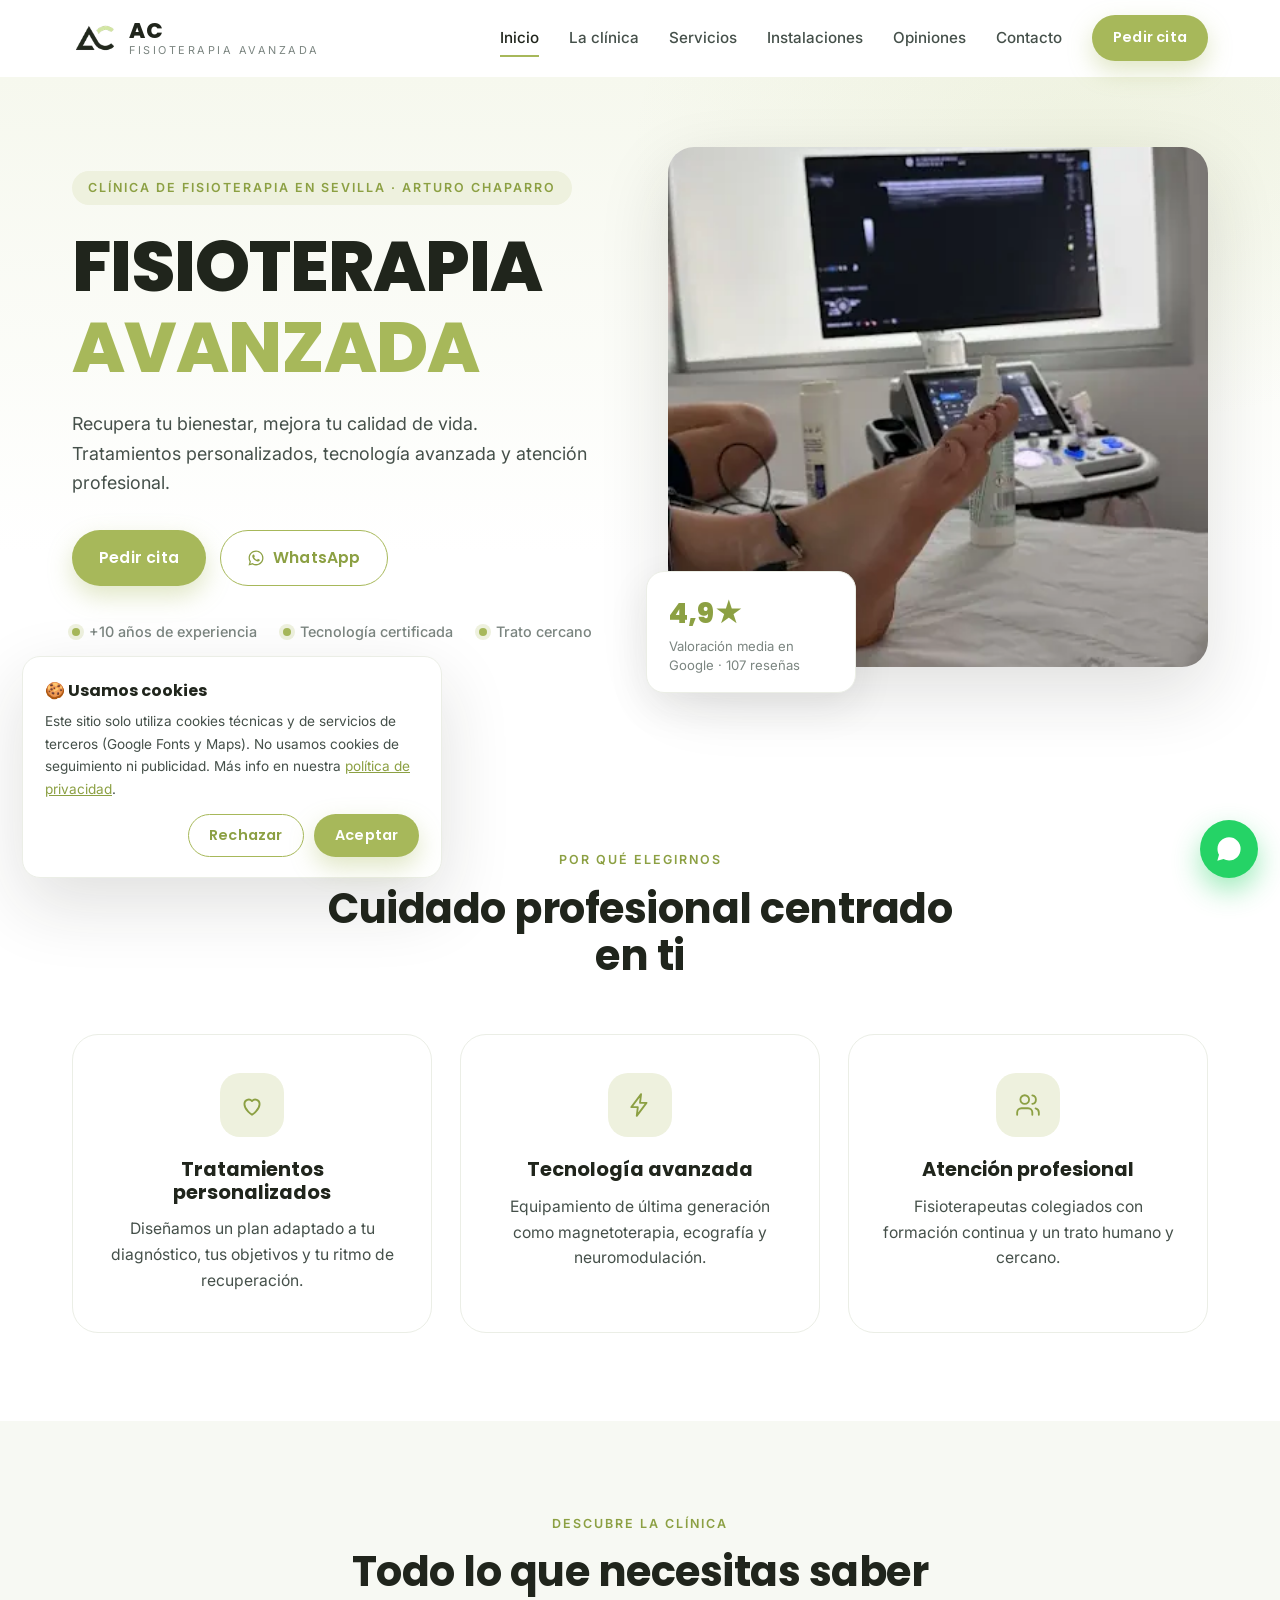
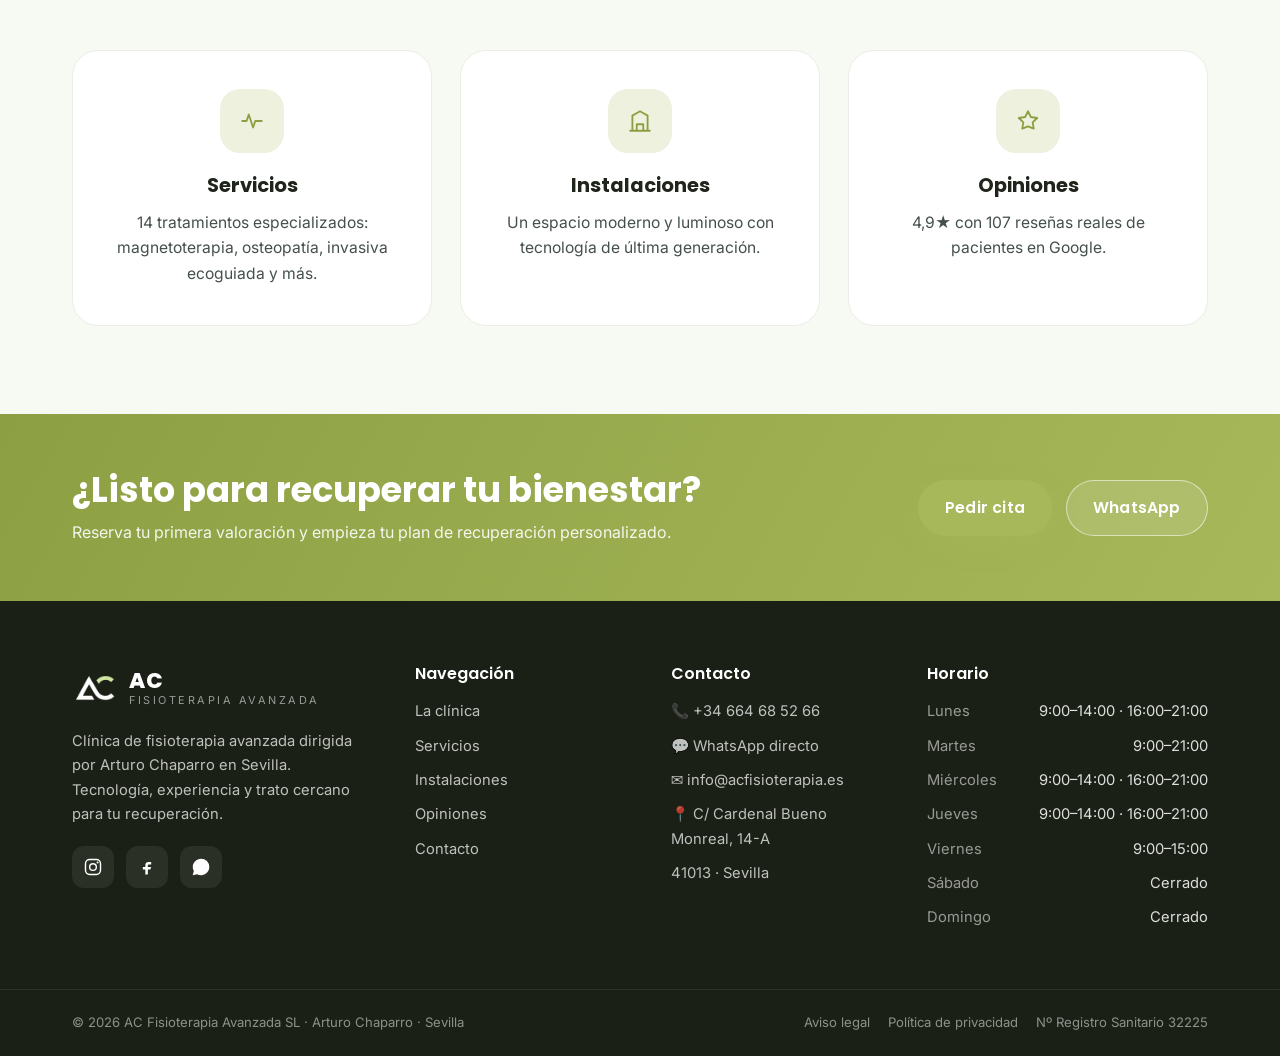
==== commit 185b46b1: "Unify footer logo with the header brand lockup. Co-authored-by: Cursor <cursoragent@cursor.com>" ====
--- a/index.html
+++ b/index.html
@@ -227,8 +227,12 @@
   <footer class="footer">
     <div class="container footer__grid">
       <div class="footer__col footer__brand">
-        <a href="index.html" class="footer__logo" aria-label="AC Fisioterapia Avanzada">
-          <img src="assets/logo-ac-trim.webp" alt="AC Fisioterapia Avanzada · Arturo Chaparro" />
+        <a href="index.html" class="brand brand--footer" aria-label="AC Fisioterapia Avanzada">
+          <img class="brand__logo" src="assets/favicon.png" alt="" aria-hidden="true" />
+          <span class="brand__text">
+            <strong>AC</strong>
+            <span class="brand__sub">Fisioterapia Avanzada</span>
+          </span>
         </a>
         <p class="footer__about">Clínica de fisioterapia avanzada dirigida por Arturo Chaparro en Sevilla. Tecnología, experiencia y trato cercano para tu recuperación.</p>
         <div class="footer__social">
--- a/css/styles.css
+++ b/css/styles.css
@@ -528,8 +528,9 @@
   gap: 40px;
   padding-bottom: 50px;
 }
-.footer__logo { display: inline-block; }
-.footer__logo img { width: 190px; max-width: 100%; height: auto; }
+.brand--footer { color: #fff; }
+.brand--footer .brand__sub { color: rgba(255,255,255,.55); }
+.brand--footer .brand__logo { border-radius: 10px; }
 .footer__about { margin-top: 18px; font-size: .92rem; max-width: 300px; }
 .footer__social { display: flex; gap: 12px; margin-top: 20px; }
 .footer__social a {
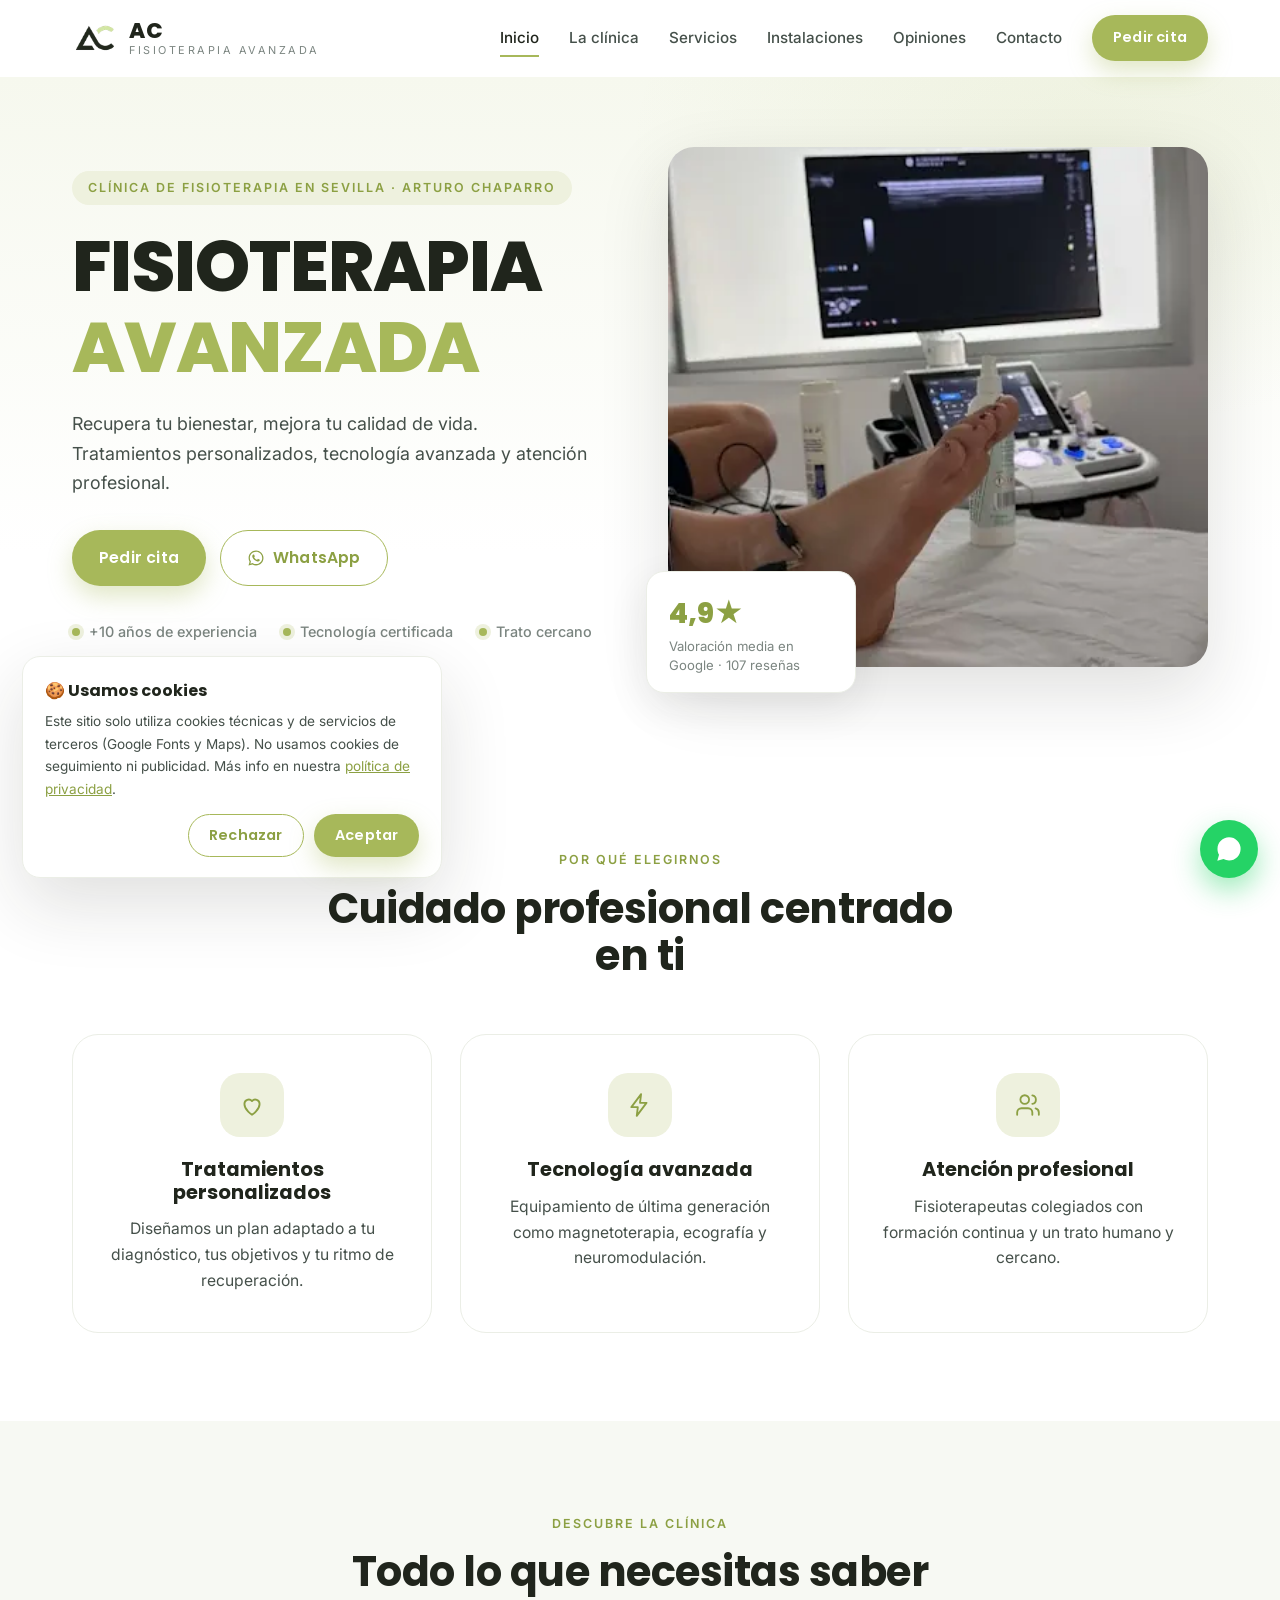
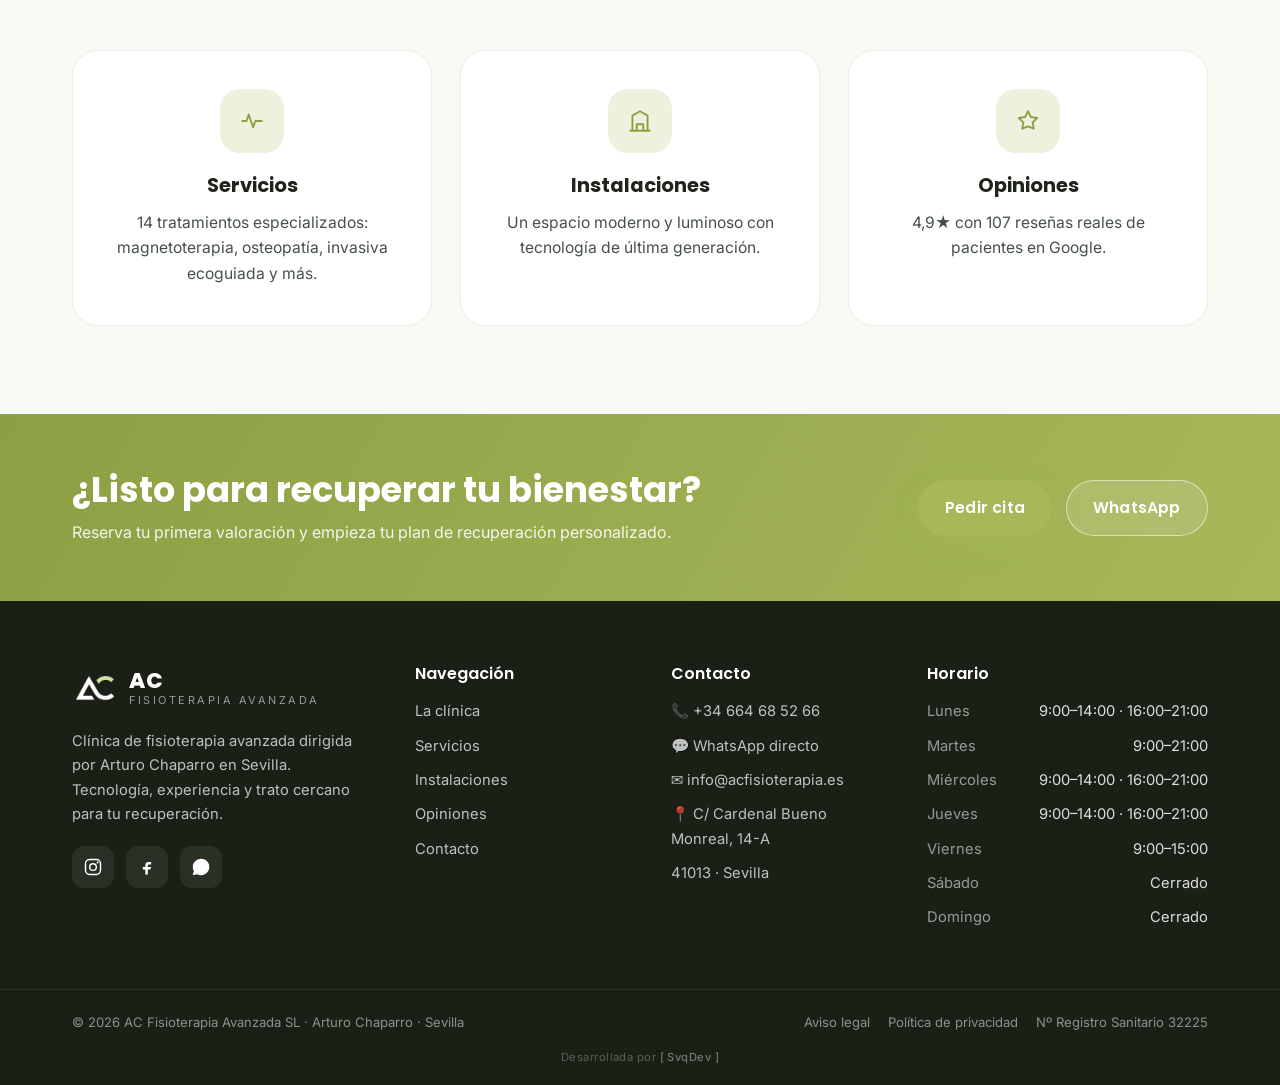
==== commit c8d46a75: "Add subtle SvqDev credit at the footer bottom. Co-authored-by: Cursor <cursoragent@cursor.com>" ====
--- a/index.html
+++ b/index.html
@@ -287,6 +287,7 @@
           <span>Nº Registro Sanitario 32225</span>
         </span>
       </div>
+      <p class="footer__credit">Desarrollada por <span>[ SvqDev ]</span></p>
     </div>
   </footer>
 
--- a/css/styles.css
+++ b/css/styles.css
@@ -551,8 +551,16 @@
 .footer__map iframe { width: 100%; height: 180px; border: 0; border-radius: var(--radius); filter: grayscale(.2); }
 .map-embed { border-radius: var(--radius); overflow: hidden; box-shadow: var(--shadow-md); }
 .map-embed iframe { width: 100%; height: 420px; border: 0; display: block; }
-.footer__bottom { border-top: 1px solid rgba(255,255,255,.08); padding: 22px 0; }
+.footer__bottom { border-top: 1px solid rgba(255,255,255,.08); padding: 22px 0 18px; }
 .footer__bottom-inner { display: flex; justify-content: space-between; gap: 12px; font-size: .82rem; color: rgba(255,255,255,.5); flex-wrap: wrap; }
+.footer__credit {
+  margin: 14px 0 0;
+  text-align: center;
+  font-size: .7rem;
+  letter-spacing: .04em;
+  color: rgba(255,255,255,.28);
+}
+.footer__credit span { color: rgba(255,255,255,.4); font-weight: 500; }
 
 /* ===================== LEGAL PAGES ===================== */
 .legal-hero {
